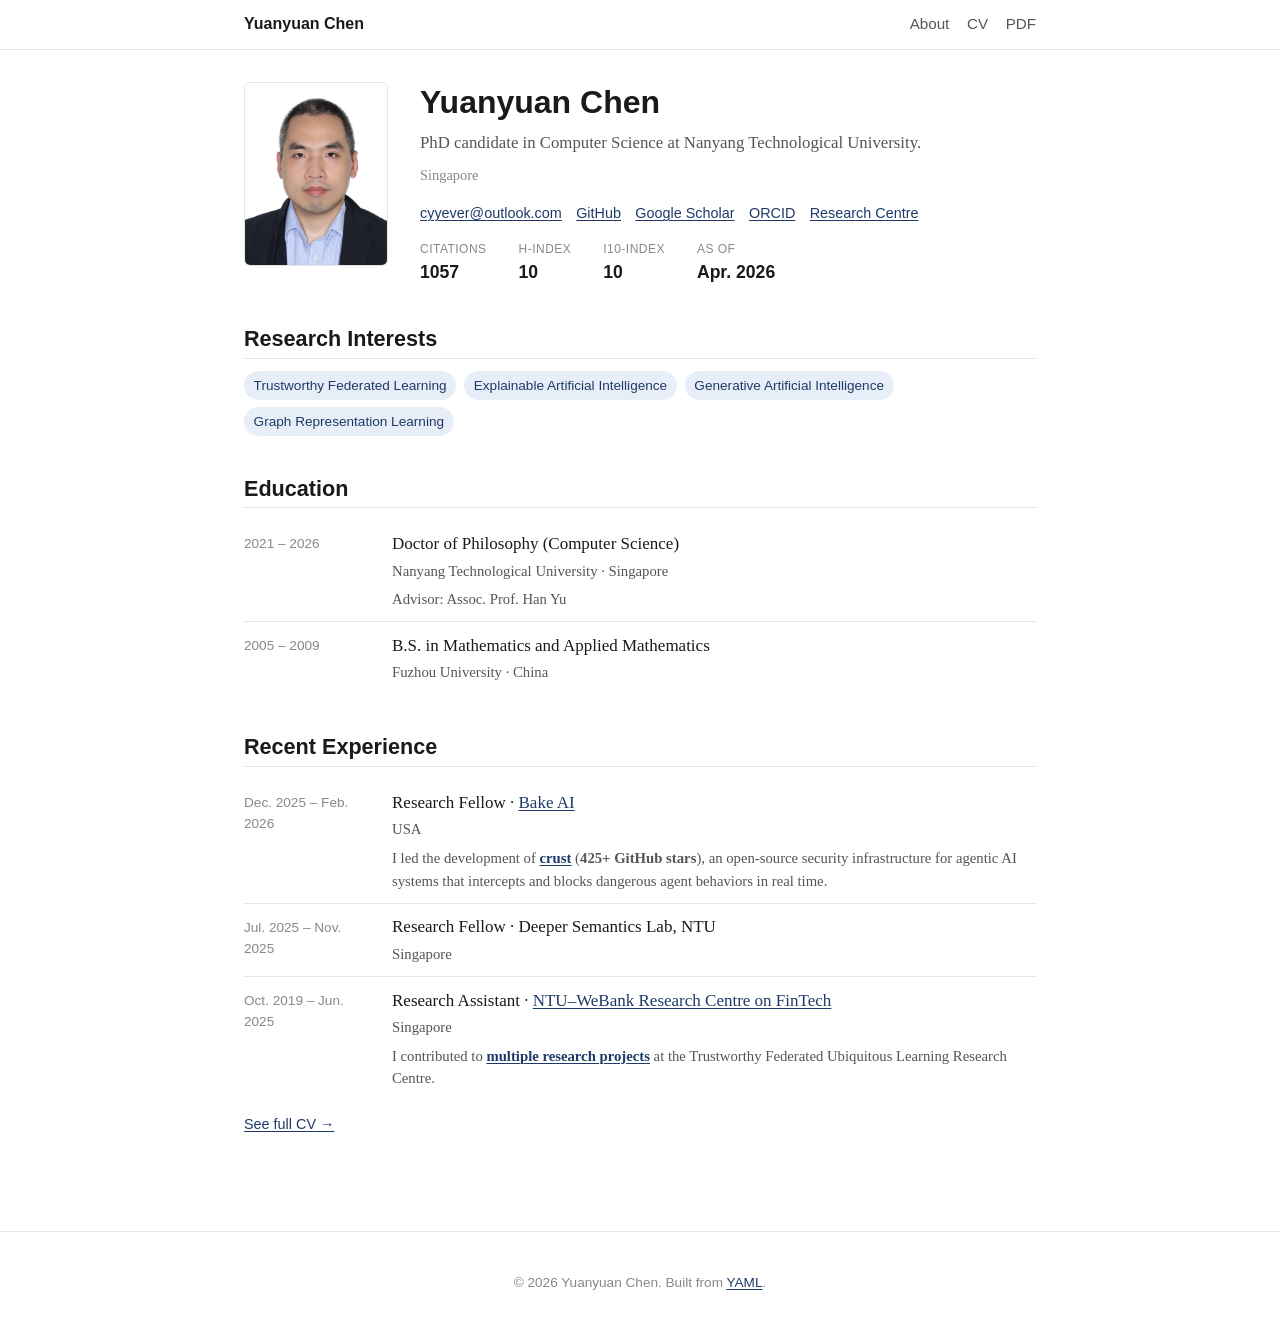
==== docs/index.html @ 8fe916d4 "site: update from resume_latex 2026-05-18" ====
<!doctype html>
<html lang="en">
<head>
<meta charset="utf-8">
<meta name="viewport" content="width=device-width, initial-scale=1">
<title>Yuanyuan Chen</title>
<link rel="icon" type="image/svg+xml" href="assets/favicon.svg">
<link rel="icon" type="image/png" sizes="32x32" href="assets/favicon-32.png">
<link rel="apple-touch-icon" sizes="180x180" href="assets/apple-touch-icon.png">
<meta name="theme-color" content="#1f3a68">
<link rel="stylesheet" href="assets/style.css">
</head>
<body>

<header class="site-header">
  <div class="site-header__inner">
    <a class="site-header__brand" href="./index.html">Yuanyuan Chen</a>
    <nav class="site-nav">
      <a href="./index.html">About</a>
      <a href="./cv.html">CV</a>
      <a href="./resume.pdf">PDF</a>
    </nav>
  </div>
</header>

<main class="site-main">
<section class="hero">
  <div class="hero__portrait">
    <img src="image/IMG_9954_400x514px.jpg" alt="Portrait of Yuanyuan Chen">
  </div>
  <div class="hero__intro">
    <h1>Yuanyuan Chen</h1>
    <p class="hero__tagline">PhD candidate in Computer Science at Nanyang Technological University.</p>
    <p class="hero__address">Singapore</p>

    <ul class="hero__links">
      <li><a href="mailto:cyyever@outlook.com">cyyever@outlook.com</a></li>
      <li><a href="https://github.com/cyyever">GitHub</a></li>
      <li><a href="https://scholar.google.com/citations?user=jlWhJAsAAAAJ">Google Scholar</a></li>
      <li><a href="https://orcid.org/0000-0002-5585-9897">ORCID</a></li>
      <li><a href="https://trustful.federated-learning.org" rel="external">Research Centre</a></li>
    </ul>

    <dl class="hero__metrics">
      <div><dt>Citations</dt><dd>1057</dd></div>
      <div><dt>h-index</dt><dd>10</dd></div>
      <div><dt>i10-index</dt><dd>10</dd></div>
      <div><dt>As of</dt><dd>Apr. 2026</dd></div>
    </dl>
  </div>
</section>

<section class="panel">
  <h2>Research Interests</h2>
  <ul class="tag-list">
    <li>Trustworthy Federated Learning</li>
    <li>Explainable Artificial Intelligence</li>
    <li>Generative Artificial Intelligence</li>
    <li>Graph Representation Learning</li>
  </ul>
</section>

<section class="panel">
  <h2>Education</h2>
  <ul class="entry-list">
    <li class="entry">
      <div class="entry__date">2021 – 2026</div>
      <div class="entry__body">
        <div class="entry__title">Doctor of Philosophy (Computer Science)</div>
        <div class="entry__meta">Nanyang Technological University &middot; Singapore</div>
<div class="entry__note">Advisor: Assoc. Prof. Han Yu</div>      </div>
    </li>
    <li class="entry">
      <div class="entry__date">2005 – 2009</div>
      <div class="entry__body">
        <div class="entry__title">B.S. in Mathematics and Applied Mathematics</div>
        <div class="entry__meta">Fuzhou University &middot; China</div>
      </div>
    </li>
  </ul>
</section>

<section class="panel">
  <h2>Recent Experience</h2>
  <ul class="entry-list">
    <li class="entry">
      <div class="entry__date">Dec. 2025 – Feb. 2026</div>
      <div class="entry__body">
        <div class="entry__title">
          Research Fellow &middot;
<a href="https://bakeai.inc">Bake AI</a>        </div>
<div class="entry__meta">USA</div><p class="entry__desc">I led the development of <a href="https://github.com/BakeLens/crust"><strong>crust</strong></a> (<strong>425+ GitHub stars</strong>), an open-source security infrastructure for agentic AI systems that intercepts and blocks dangerous agent behaviors in real time.</p>      </div>
    </li>
    <li class="entry">
      <div class="entry__date">Jul. 2025 – Nov. 2025</div>
      <div class="entry__body">
        <div class="entry__title">
          Research Fellow &middot;
Deeper Semantics Lab, NTU        </div>
<div class="entry__meta">Singapore</div>      </div>
    </li>
    <li class="entry">
      <div class="entry__date">Oct. 2019 – Jun. 2025</div>
      <div class="entry__body">
        <div class="entry__title">
          Research Assistant &middot;
<a href="https://www.ntu.edu.sg/ntu-webank-jrc">NTU–WeBank Research Centre on FinTech</a>        </div>
<div class="entry__meta">Singapore</div><p class="entry__desc">I contributed to <a href="https://trustful.federated-learning.org/projects.html"><strong>multiple research projects</strong></a> at the Trustworthy Federated Ubiquitous Learning Research Centre.</p>      </div>
    </li>
  </ul>
  <p class="panel__more"><a href="./cv.html#experience">See full CV &rarr;</a></p>
</section>
</main>

<footer class="site-footer">
  <p>&copy; 2026 Yuanyuan Chen. Built from <a href="https://github.com/cyyever">YAML</a>.</p>
</footer>
</body>
</html>
---- docs/assets/style.css ----
:root {
  --ink: #1a1a1a;
  --ink-soft: #555;
  --ink-faint: #888;
  --accent: #1f3a68;
  --accent-soft: #e8eef7;
  --rule: #e5e5e5;
  --bg: #ffffff;
  --bg-alt: #fafafa;
  --max: 52rem;
  --serif: "Latin Modern Roman", "Cambria", "Georgia", serif;
  --sans: "Inter", -apple-system, "Segoe UI", "Helvetica Neue", Arial, sans-serif;
}

* { box-sizing: border-box; }

html { -webkit-text-size-adjust: 100%; }

body {
  margin: 0;
  color: var(--ink);
  background: var(--bg);
  font-family: var(--serif);
  font-size: 17px;
  line-height: 1.55;
}

a {
  color: var(--accent);
  text-decoration: underline;
  text-underline-offset: 2px;
  text-decoration-thickness: 0.5px;
}
a:hover { text-decoration-thickness: 1.5px; }

h1, h2, h3, h4 { font-family: var(--sans); font-weight: 600; line-height: 1.25; }
h1 { font-size: 2rem; margin: 0 0 .5rem; }
h2 { font-size: 1.35rem; margin: 2.5rem 0 .75rem; padding-bottom: .3rem; border-bottom: 1px solid var(--rule); }
h3 { font-size: 1.05rem; margin: 1.75rem 0 .6rem; color: var(--ink-soft); }
p  { margin: .5rem 0; }

/* layout */
.site-header {
  border-bottom: 1px solid var(--rule);
  background: var(--bg);
  position: sticky; top: 0; z-index: 10;
}
.site-header__inner {
  max-width: var(--max);
  margin: 0 auto;
  padding: .75rem 1.25rem;
  display: flex; justify-content: space-between; align-items: baseline;
  gap: 1rem;
  flex-wrap: wrap;
}
.site-header__brand {
  font-family: var(--sans);
  font-weight: 600;
  text-decoration: none;
  color: var(--ink);
  font-size: 1rem;
}
.site-nav {
  display: flex; gap: 1.1rem;
  font-family: var(--sans);
  font-size: .95rem;
}
.site-nav a { color: var(--ink-soft); text-decoration: none; }
.site-nav a:hover { color: var(--accent); }

.site-main {
  max-width: var(--max);
  margin: 0 auto;
  padding: 2rem 1.25rem 4rem;
}

.site-footer {
  border-top: 1px solid var(--rule);
  color: var(--ink-faint);
  font-family: var(--sans);
  font-size: .85rem;
  text-align: center;
  padding: 2rem 1rem;
}

/* hero */
.hero {
  display: flex;
  gap: 2rem;
  align-items: flex-start;
  margin-bottom: 2rem;
}
.hero__portrait img {
  width: 144px; height: auto;
  border-radius: 6px;
  border: 1px solid var(--rule);
}
.hero__intro { flex: 1; min-width: 0; }
.hero__tagline {
  font-size: 1.05rem;
  color: var(--ink-soft);
  margin-top: 0;
}
.hero__address {
  color: var(--ink-faint);
  font-size: .9rem;
  margin: 0 0 1rem;
}
.hero__links {
  list-style: none; padding: 0; margin: 0 0 1rem;
  display: flex; flex-wrap: wrap; gap: .35rem .9rem;
  font-family: var(--sans); font-size: .9rem;
}
.hero__links li { display: inline; }
.hero__metrics {
  display: flex; flex-wrap: wrap; gap: 1rem 2rem;
  margin: 0;
  font-family: var(--sans); font-size: .85rem;
}
.hero__metrics div { margin: 0; }
.hero__metrics dt { color: var(--ink-faint); font-size: .75rem; text-transform: uppercase; letter-spacing: .04em; }
.hero__metrics dd { margin: 0; font-weight: 600; font-size: 1.1rem; color: var(--ink); }

@media (max-width: 640px) {
  .hero { flex-direction: column; gap: 1rem; }
  .hero__portrait img { width: 112px; }
}

/* panels & entries */
.panel { margin: 2rem 0; }
.panel__more { margin-top: .75rem; font-family: var(--sans); font-size: .9rem; }

.tag-list {
  list-style: none; padding: 0; margin: 0;
  display: flex; flex-wrap: wrap; gap: .4rem .5rem;
}
.tag-list li {
  background: var(--accent-soft);
  color: var(--accent);
  font-family: var(--sans);
  font-size: .85rem;
  padding: .25rem .6rem;
  border-radius: 999px;
}

.entry-list { list-style: none; padding: 0; margin: 0; }
.entry {
  display: grid;
  grid-template-columns: 8rem 1fr;
  gap: .75rem 1.25rem;
  padding: .65rem 0;
  border-bottom: 1px solid var(--rule);
}
.entry:last-child { border-bottom: none; }
.entry__date {
  color: var(--ink-faint);
  font-family: var(--sans);
  font-size: .85rem;
  padding-top: .15rem;
}
.entry__title { font-weight: 500; }
.entry__meta {
  color: var(--ink-soft);
  font-size: .92rem;
  margin-top: .15rem;
}
.entry__note,
.entry__desc {
  color: var(--ink-soft);
  font-size: .92rem;
  margin: .35rem 0 0;
}
.entry-list--compact .entry { grid-template-columns: 8rem 1fr; padding: .35rem 0; }

@media (max-width: 640px) {
  .entry { grid-template-columns: 1fr; gap: .15rem; }
  .entry__date { order: 2; padding-top: 0; }
  .entry__body { order: 1; }
}

/* cv */
.cv__header { margin-bottom: 2rem; }
.cv__meta { color: var(--ink-soft); font-size: .92rem; margin: .25rem 0; }

/* publications */
.pub-list {
  list-style: decimal;
  padding-left: 1.5rem;
  margin: 0;
}
.pub {
  margin: .8rem 0;
  padding-left: .25rem;
}
.pub__cite { line-height: 1.5; }
.pub__cite strong { color: var(--accent); }
.pub__links {
  margin-top: .25rem;
  font-family: var(--sans);
  font-size: .88rem;
  color: var(--ink-faint);
  display: flex; gap: .75rem; align-items: baseline; flex-wrap: wrap;
}
.pub__venue { font-style: italic; }
.pub__link { font-weight: 500; text-decoration: none; color: var(--accent); }
.pub__link:hover { text-decoration: underline; }

/* print */
@media print {
  .site-header, .site-footer, .panel__more { display: none; }
  a { color: inherit; text-decoration: none; }
  body { font-size: 11pt; }
  .entry { break-inside: avoid; }
}
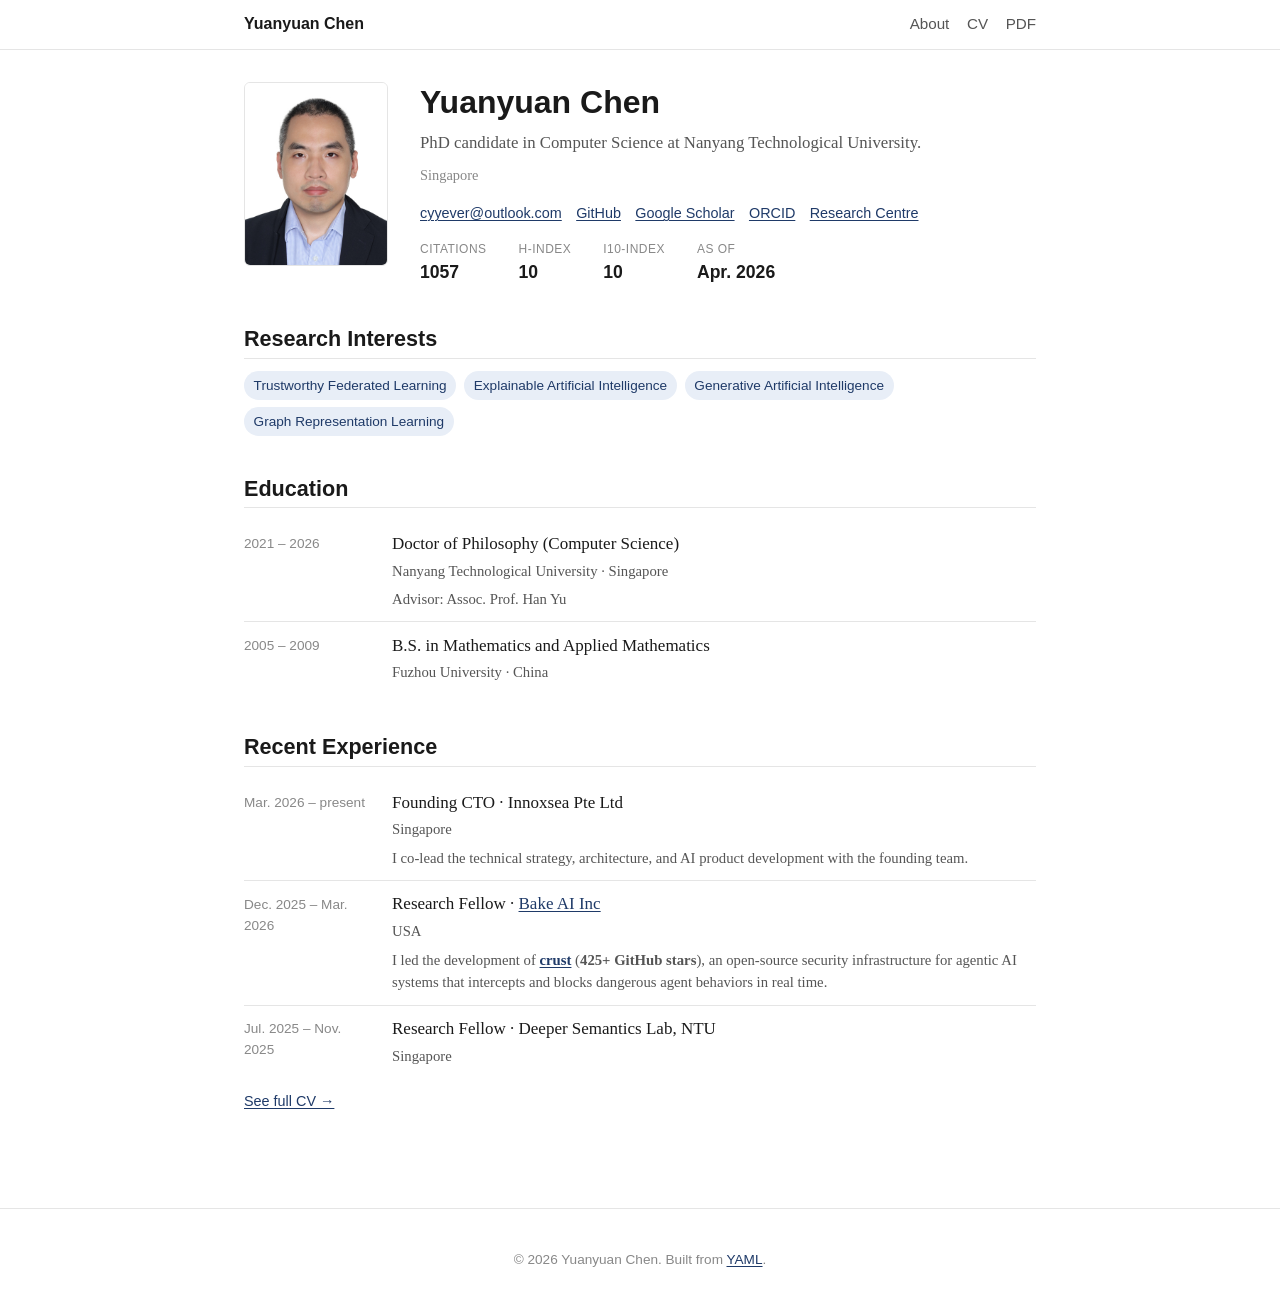
==== commit ead34d05: "site: update from resume_latex 2026-05-20" ====
--- a/docs/index.html
+++ b/docs/index.html
@@ -84,11 +84,19 @@
   <h2>Recent Experience</h2>
   <ul class="entry-list">
     <li class="entry">
-      <div class="entry__date">Dec. 2025 – Feb. 2026</div>
+      <div class="entry__date">Mar. 2026 – present</div>
+      <div class="entry__body">
+        <div class="entry__title">
+          Founding CTO &middot;
+Innoxsea Pte Ltd        </div>
+<div class="entry__meta">Singapore</div><p class="entry__desc">I co-lead the technical strategy, architecture, and AI product development with the founding team.</p>      </div>
+    </li>
+    <li class="entry">
+      <div class="entry__date">Dec. 2025 – Mar. 2026</div>
       <div class="entry__body">
         <div class="entry__title">
           Research Fellow &middot;
-<a href="https://bakeai.inc">Bake AI</a>        </div>
+<a href="https://bakeai.inc">Bake AI Inc</a>        </div>
 <div class="entry__meta">USA</div><p class="entry__desc">I led the development of <a href="https://github.com/BakeLens/crust"><strong>crust</strong></a> (<strong>425+ GitHub stars</strong>), an open-source security infrastructure for agentic AI systems that intercepts and blocks dangerous agent behaviors in real time.</p>      </div>
     </li>
     <li class="entry">
@@ -98,14 +106,6 @@
           Research Fellow &middot;
 Deeper Semantics Lab, NTU        </div>
 <div class="entry__meta">Singapore</div>      </div>
-    </li>
-    <li class="entry">
-      <div class="entry__date">Oct. 2019 – Jun. 2025</div>
-      <div class="entry__body">
-        <div class="entry__title">
-          Research Assistant &middot;
-<a href="https://www.ntu.edu.sg/ntu-webank-jrc">NTU–WeBank Research Centre on FinTech</a>        </div>
-<div class="entry__meta">Singapore</div><p class="entry__desc">I contributed to <a href="https://trustful.federated-learning.org/projects.html"><strong>multiple research projects</strong></a> at the Trustworthy Federated Ubiquitous Learning Research Centre.</p>      </div>
     </li>
   </ul>
   <p class="panel__more"><a href="./cv.html#experience">See full CV &rarr;</a></p>
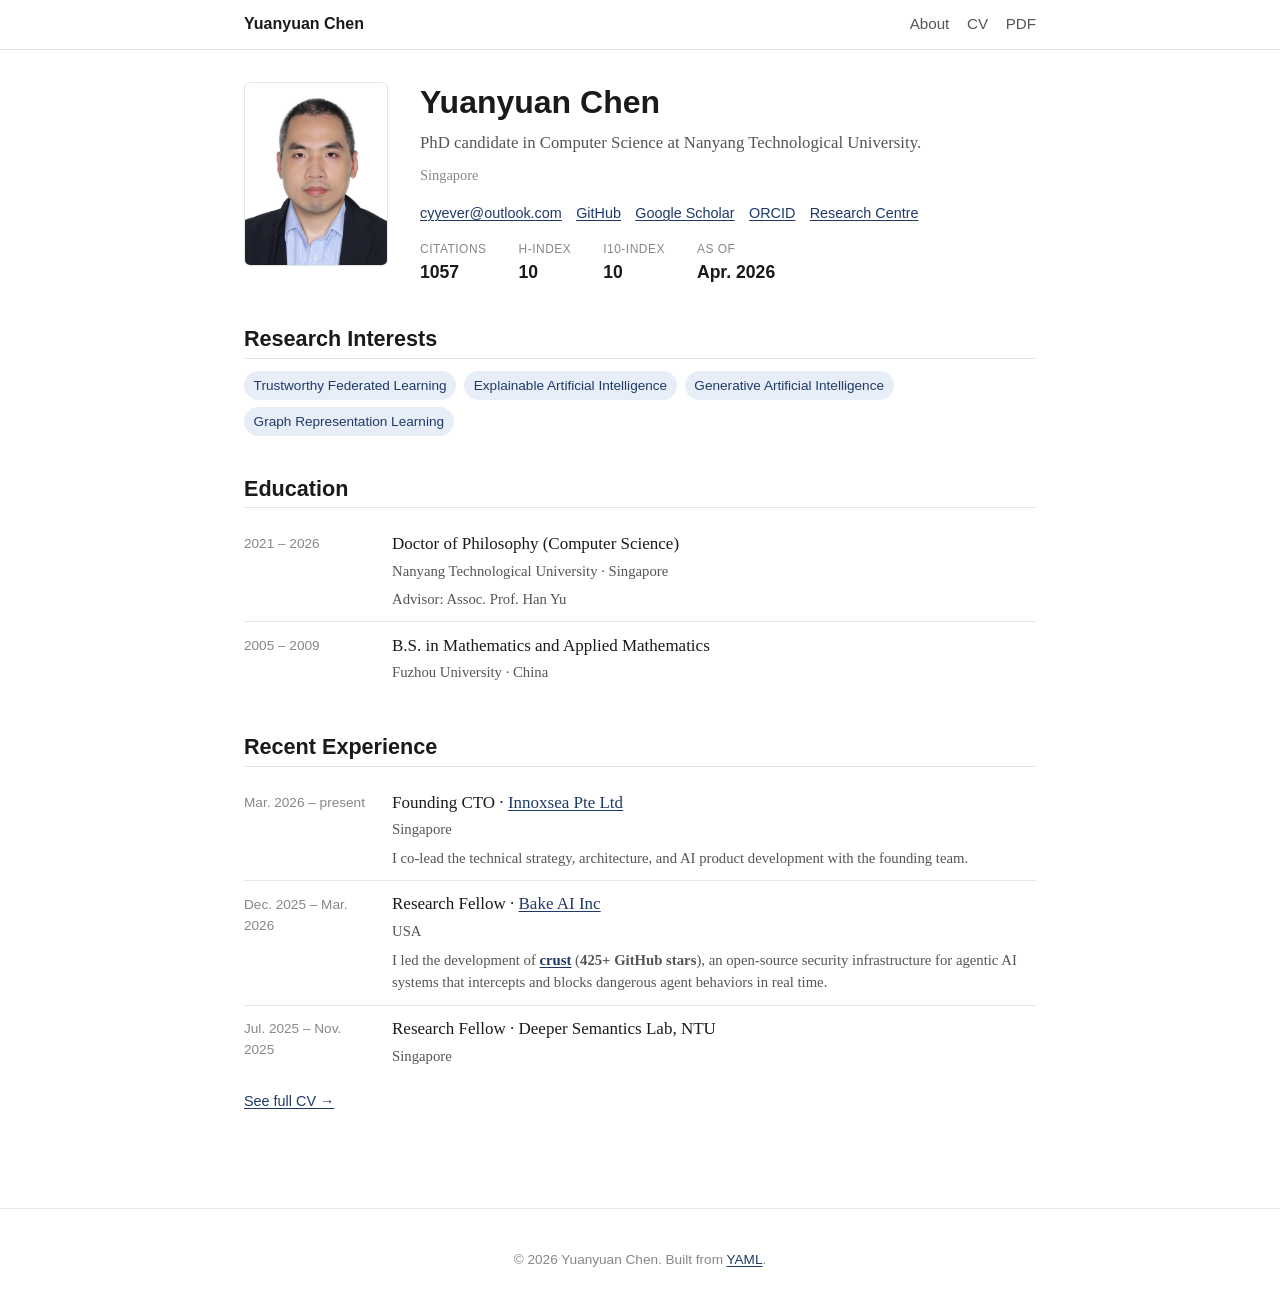
==== commit 6dd42003: "site: update from resume_latex 2026-05-20" ====
--- a/docs/index.html
+++ b/docs/index.html
@@ -88,7 +88,7 @@
       <div class="entry__body">
         <div class="entry__title">
           Founding CTO &middot;
-Innoxsea Pte Ltd        </div>
+<a href="https://www.innoxsea.com">Innoxsea Pte Ltd</a>        </div>
 <div class="entry__meta">Singapore</div><p class="entry__desc">I co-lead the technical strategy, architecture, and AI product development with the founding team.</p>      </div>
     </li>
     <li class="entry">
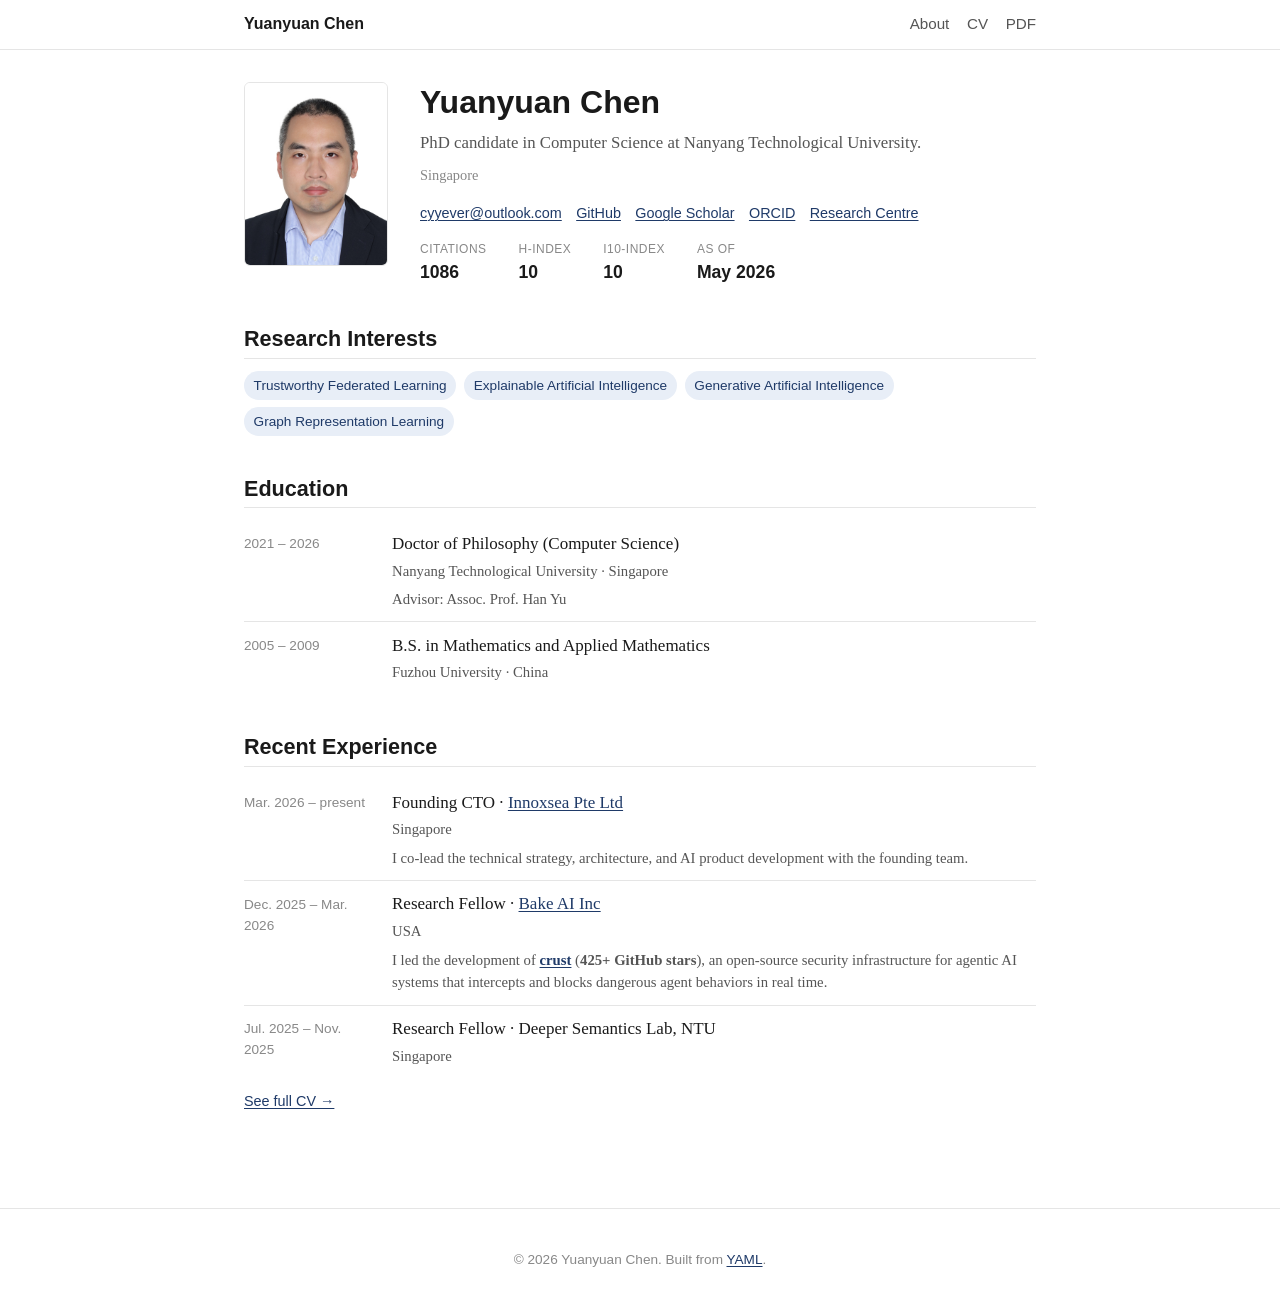
==== commit dc3b8398: "site: update from resume_latex 2026-05-20" ====
--- a/docs/index.html
+++ b/docs/index.html
@@ -42,10 +42,10 @@
     </ul>
 
     <dl class="hero__metrics">
-      <div><dt>Citations</dt><dd>1057</dd></div>
+      <div><dt>Citations</dt><dd>1086</dd></div>
       <div><dt>h-index</dt><dd>10</dd></div>
       <div><dt>i10-index</dt><dd>10</dd></div>
-      <div><dt>As of</dt><dd>Apr. 2026</dd></div>
+      <div><dt>As of</dt><dd>May 2026</dd></div>
     </dl>
   </div>
 </section>
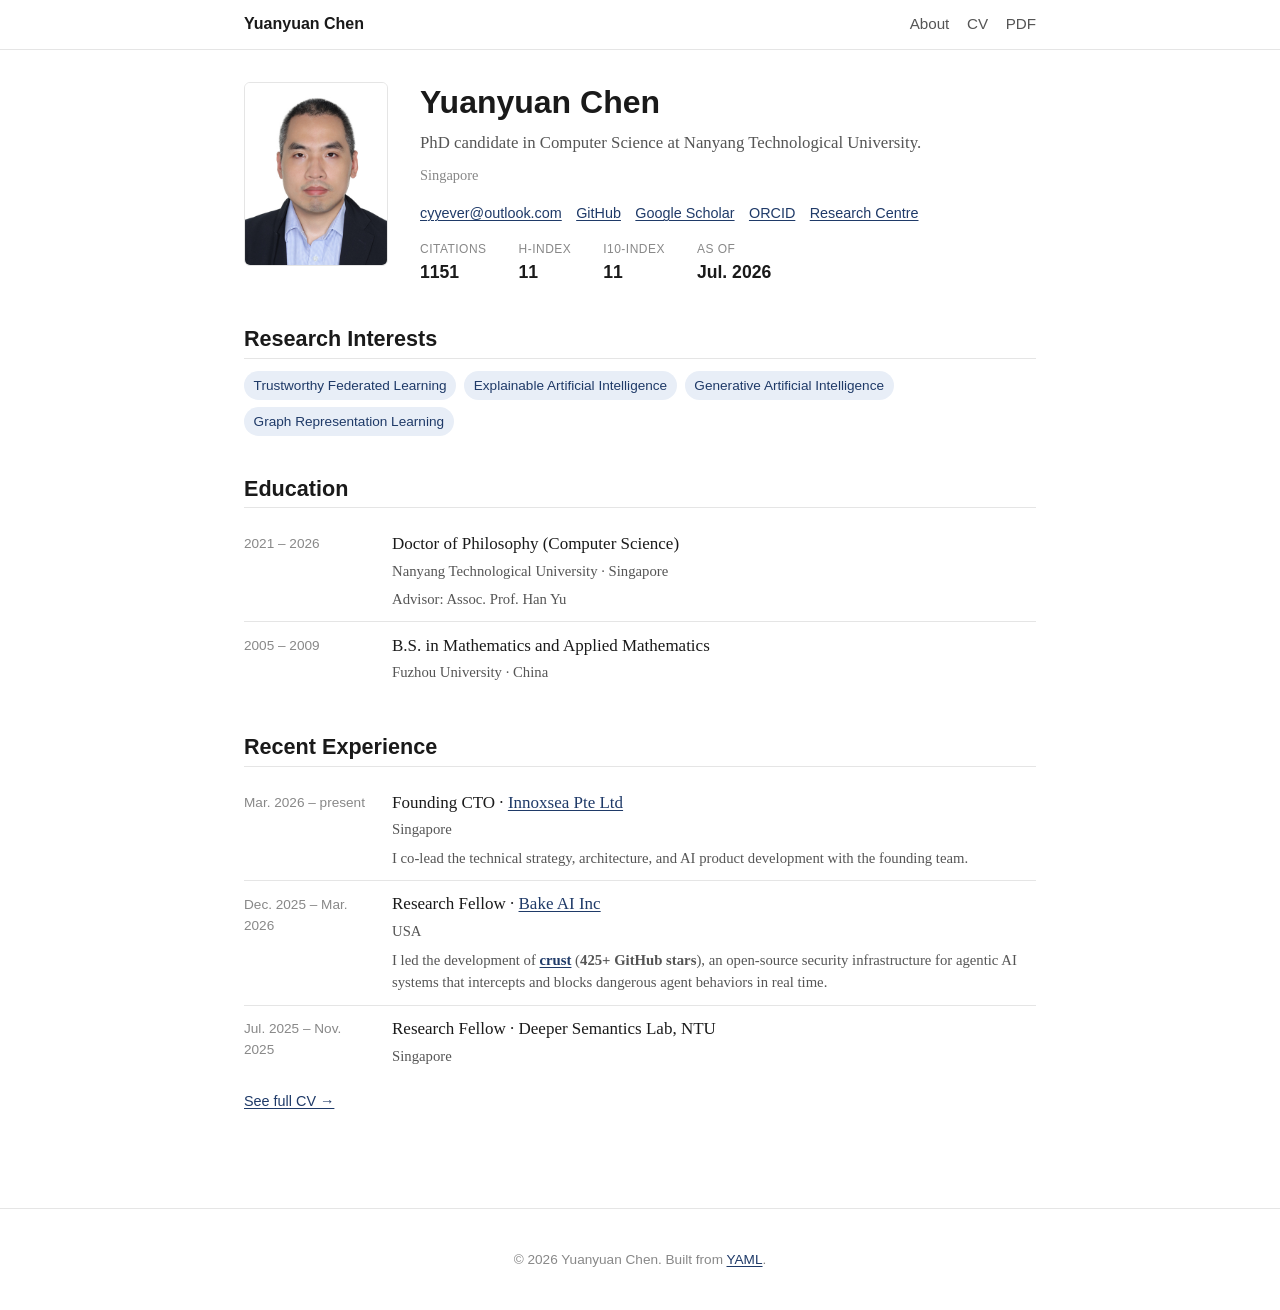
==== commit 2e09ac28: "site: add COLM 2026 publication; link OpenReview; unify publication line links" ====
--- a/docs/index.html
+++ b/docs/index.html
@@ -42,10 +42,10 @@
     </ul>
 
     <dl class="hero__metrics">
-      <div><dt>Citations</dt><dd>1086</dd></div>
-      <div><dt>h-index</dt><dd>10</dd></div>
-      <div><dt>i10-index</dt><dd>10</dd></div>
-      <div><dt>As of</dt><dd>May 2026</dd></div>
+      <div><dt>Citations</dt><dd>1151</dd></div>
+      <div><dt>h-index</dt><dd>11</dd></div>
+      <div><dt>i10-index</dt><dd>11</dd></div>
+      <div><dt>As of</dt><dd>Jul. 2026</dd></div>
     </dl>
   </div>
 </section>
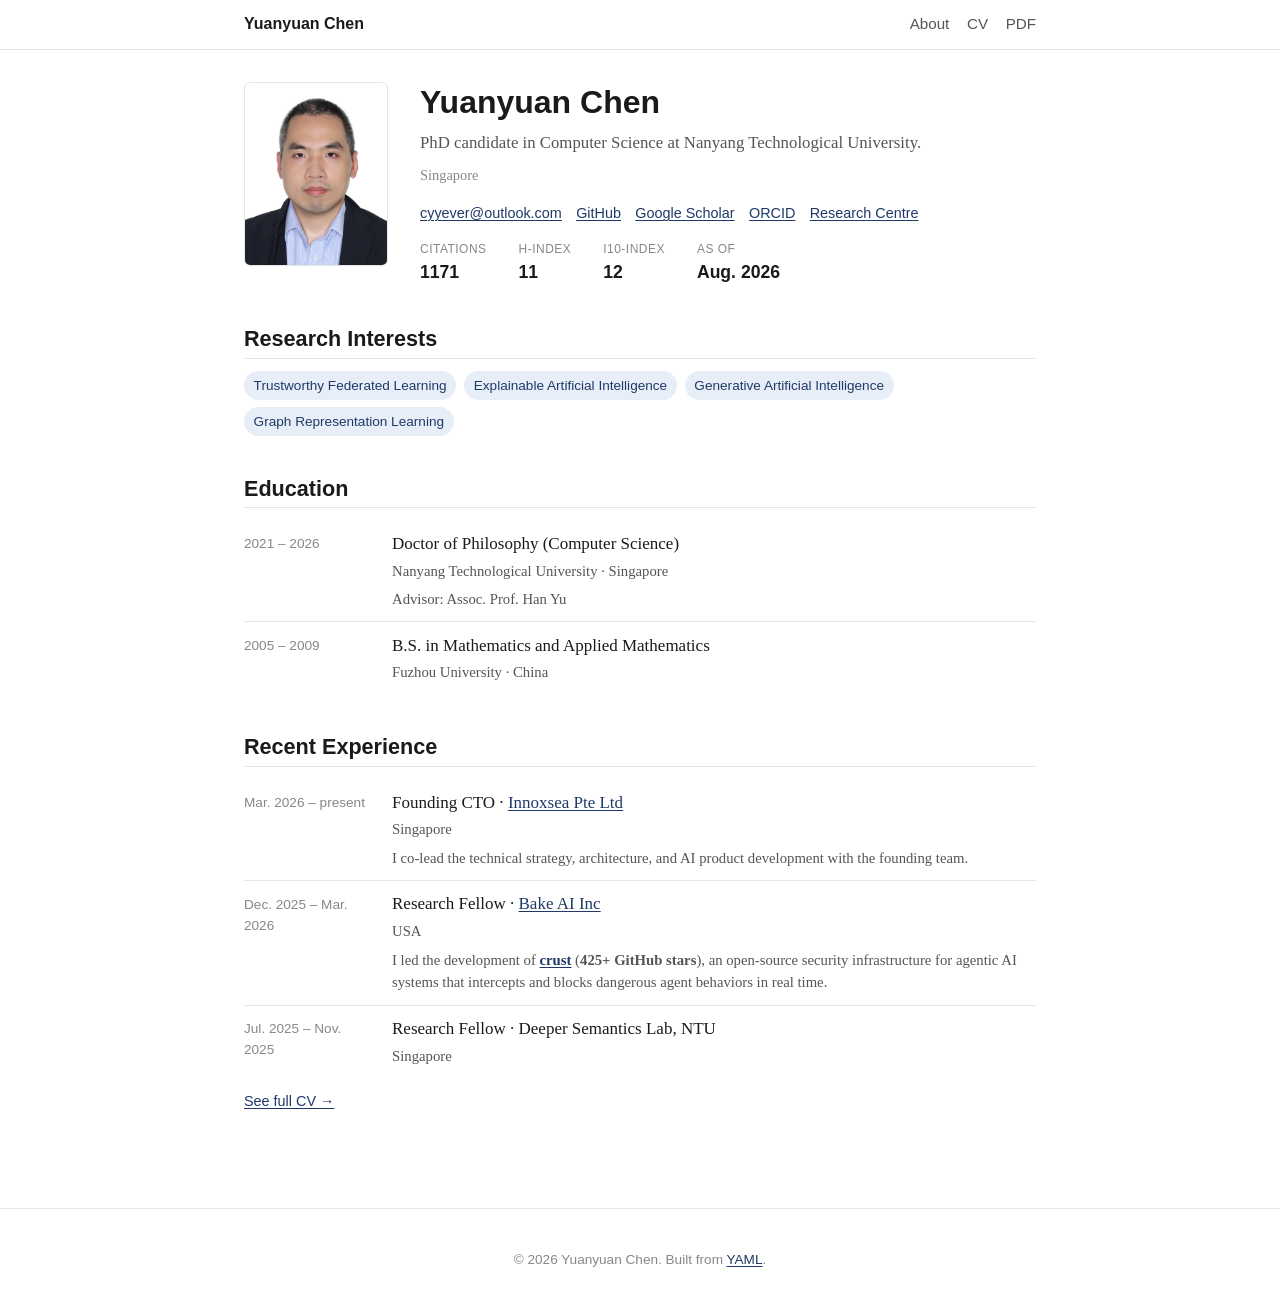
==== commit b459f4e1: "site: update from resume_latex 2026-08-03" ====
--- a/docs/index.html
+++ b/docs/index.html
@@ -42,10 +42,10 @@
     </ul>
 
     <dl class="hero__metrics">
-      <div><dt>Citations</dt><dd>1151</dd></div>
+      <div><dt>Citations</dt><dd>1171</dd></div>
       <div><dt>h-index</dt><dd>11</dd></div>
-      <div><dt>i10-index</dt><dd>11</dd></div>
-      <div><dt>As of</dt><dd>Jul. 2026</dd></div>
+      <div><dt>i10-index</dt><dd>12</dd></div>
+      <div><dt>As of</dt><dd>Aug. 2026</dd></div>
     </dl>
   </div>
 </section>
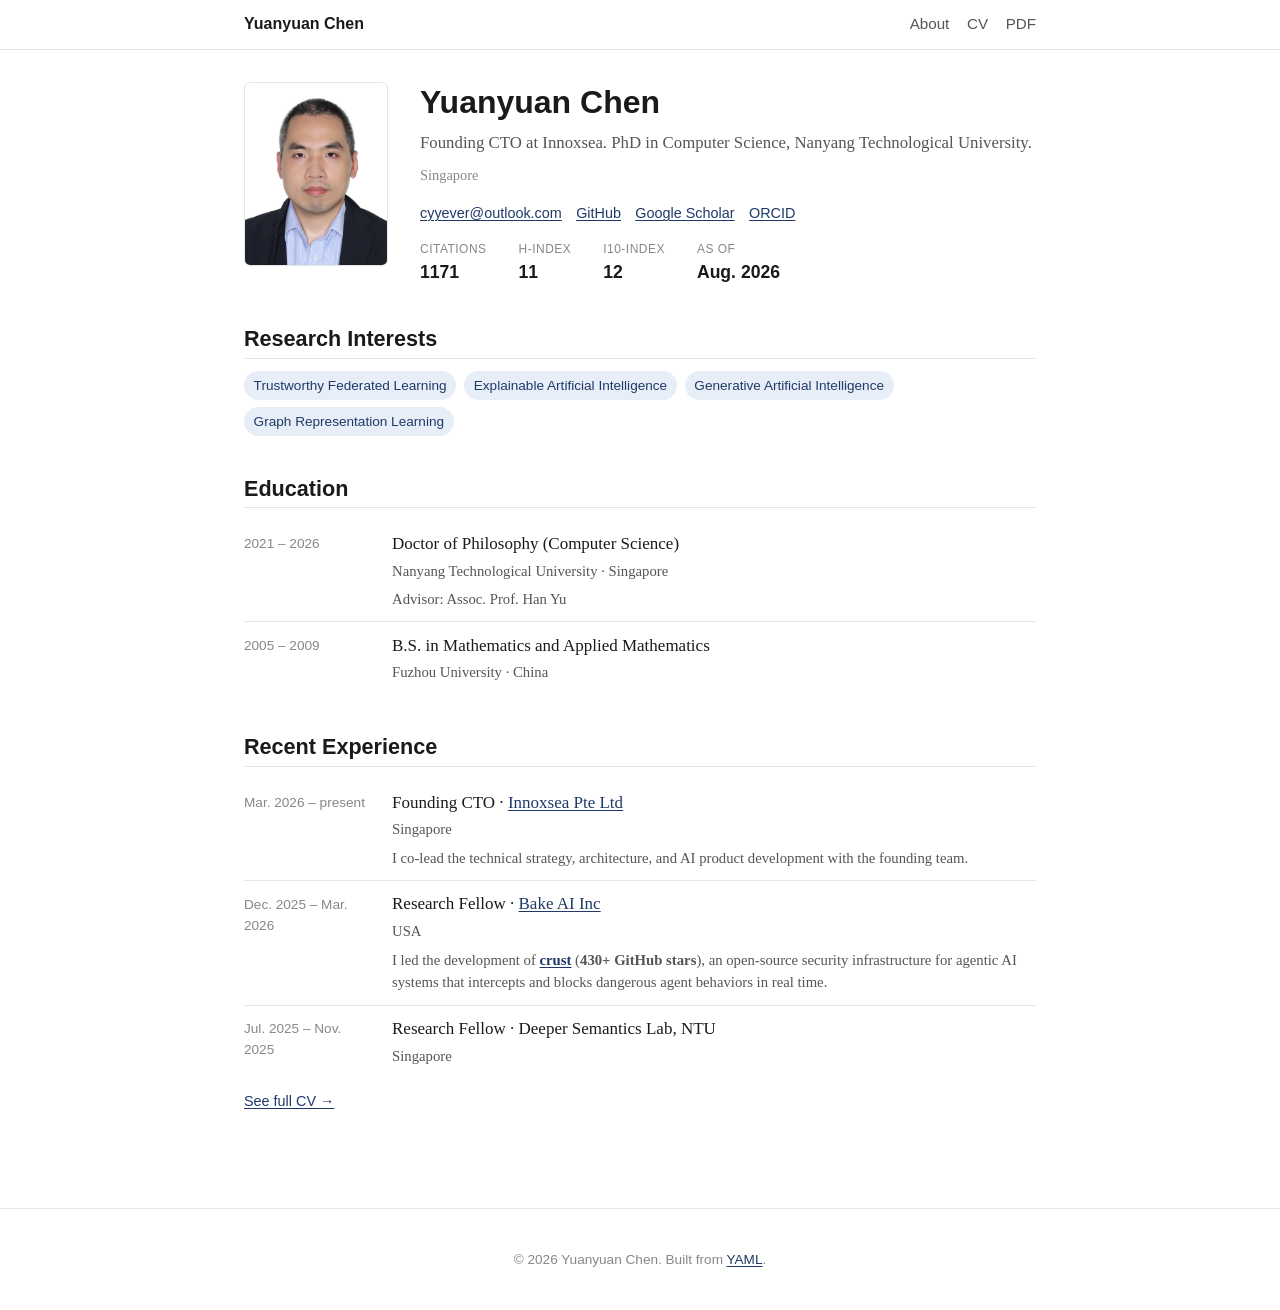
==== commit 797e5ea9: "site: update from resume_latex 2026-08-04" ====
--- a/docs/index.html
+++ b/docs/index.html
@@ -30,7 +30,7 @@
   </div>
   <div class="hero__intro">
     <h1>Yuanyuan Chen</h1>
-    <p class="hero__tagline">PhD candidate in Computer Science at Nanyang Technological University.</p>
+    <p class="hero__tagline">Founding CTO at Innoxsea. PhD in Computer Science, Nanyang Technological University.</p>
     <p class="hero__address">Singapore</p>
 
     <ul class="hero__links">
@@ -38,7 +38,6 @@
       <li><a href="https://github.com/cyyever">GitHub</a></li>
       <li><a href="https://scholar.google.com/citations?user=jlWhJAsAAAAJ">Google Scholar</a></li>
       <li><a href="https://orcid.org/0000-0002-5585-9897">ORCID</a></li>
-      <li><a href="https://trustful.federated-learning.org" rel="external">Research Centre</a></li>
     </ul>
 
     <dl class="hero__metrics">
@@ -97,7 +96,7 @@
         <div class="entry__title">
           Research Fellow &middot;
 <a href="https://bakeai.inc">Bake AI Inc</a>        </div>
-<div class="entry__meta">USA</div><p class="entry__desc">I led the development of <a href="https://github.com/BakeLens/crust"><strong>crust</strong></a> (<strong>425+ GitHub stars</strong>), an open-source security infrastructure for agentic AI systems that intercepts and blocks dangerous agent behaviors in real time.</p>      </div>
+<div class="entry__meta">USA</div><p class="entry__desc">I led the development of <a href="https://github.com/BakeLens/crust"><strong>crust</strong></a> (<strong>430+ GitHub stars</strong>), an open-source security infrastructure for agentic AI systems that intercepts and blocks dangerous agent behaviors in real time.</p>      </div>
     </li>
     <li class="entry">
       <div class="entry__date">Jul. 2025 – Nov. 2025</div>
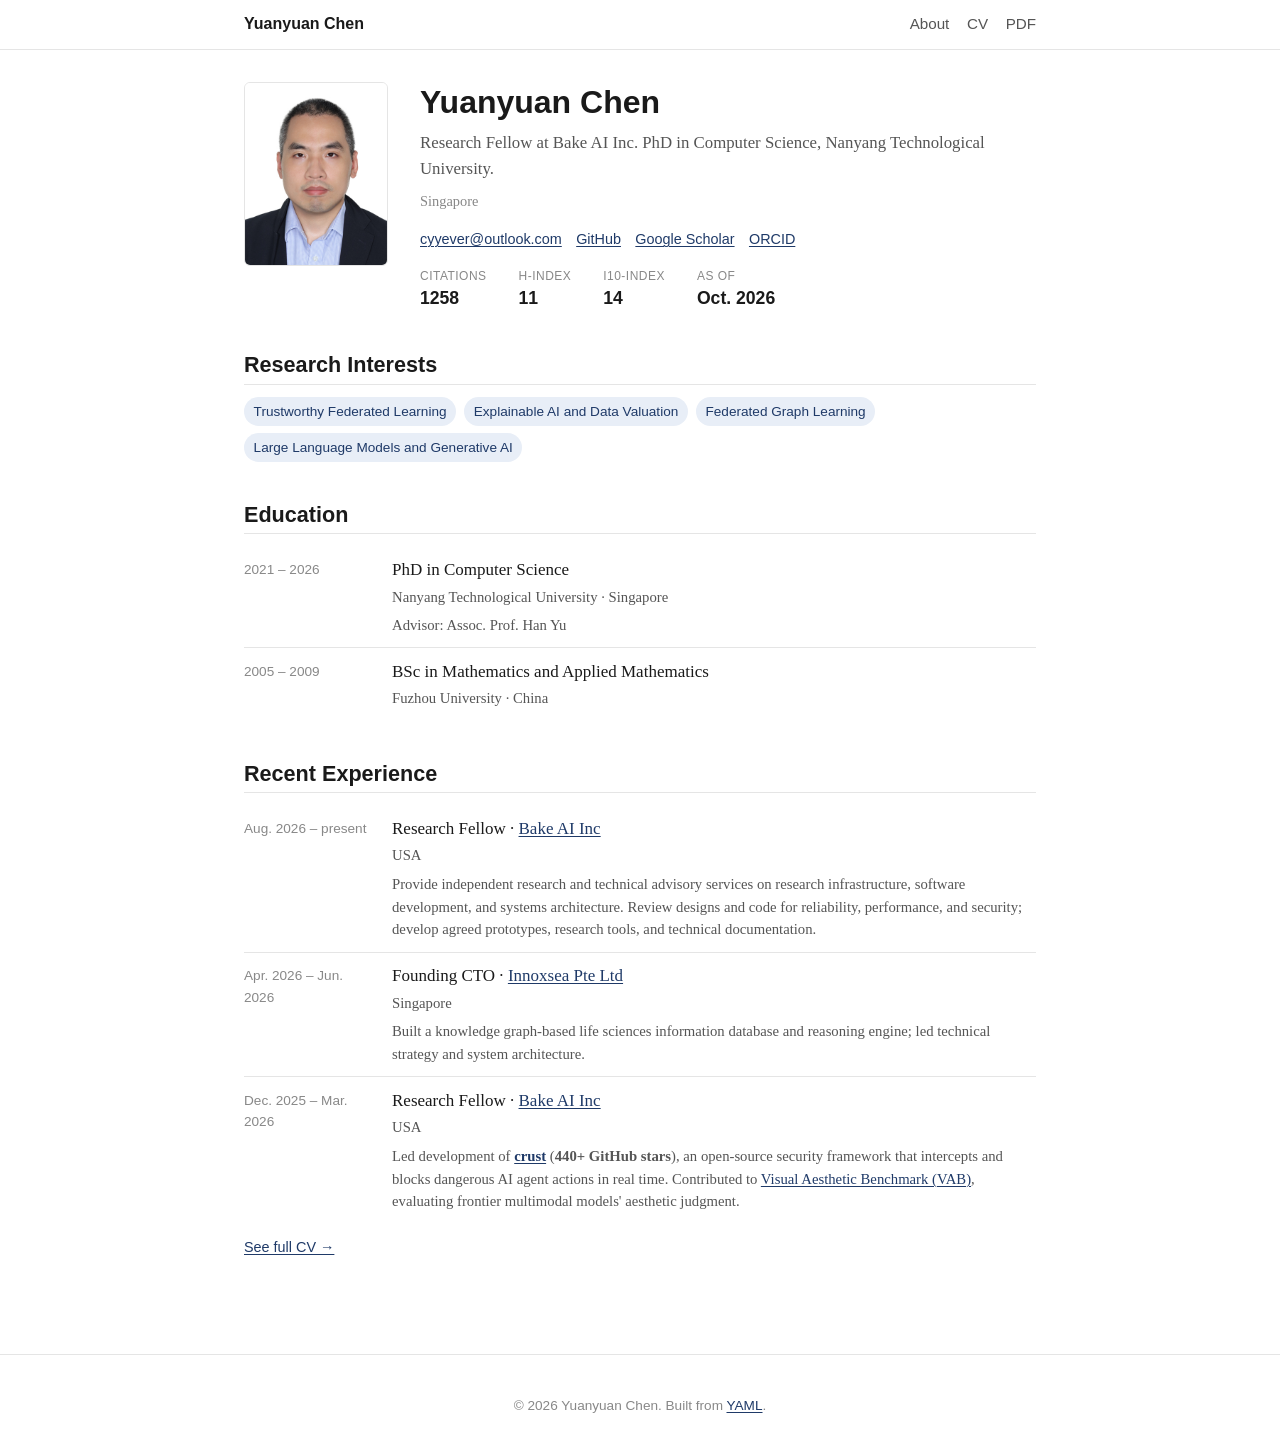
==== commit 14ebf044: "site: publish latest resume" ====
--- a/docs/index.html
+++ b/docs/index.html
@@ -30,7 +30,7 @@
   </div>
   <div class="hero__intro">
     <h1>Yuanyuan Chen</h1>
-    <p class="hero__tagline">Founding CTO at Innoxsea. PhD in Computer Science, Nanyang Technological University.</p>
+    <p class="hero__tagline">Research Fellow at Bake AI Inc. PhD in Computer Science, Nanyang Technological University.</p>
     <p class="hero__address">Singapore</p>
 
     <ul class="hero__links">
@@ -41,10 +41,10 @@
     </ul>
 
     <dl class="hero__metrics">
-      <div><dt>Citations</dt><dd>1171</dd></div>
+      <div><dt>Citations</dt><dd>1258</dd></div>
       <div><dt>h-index</dt><dd>11</dd></div>
-      <div><dt>i10-index</dt><dd>12</dd></div>
-      <div><dt>As of</dt><dd>Aug. 2026</dd></div>
+      <div><dt>i10-index</dt><dd>14</dd></div>
+      <div><dt>As of</dt><dd>Oct. 2026</dd></div>
     </dl>
   </div>
 </section>
@@ -53,9 +53,9 @@
   <h2>Research Interests</h2>
   <ul class="tag-list">
     <li>Trustworthy Federated Learning</li>
-    <li>Explainable Artificial Intelligence</li>
-    <li>Generative Artificial Intelligence</li>
-    <li>Graph Representation Learning</li>
+    <li>Explainable AI and Data Valuation</li>
+    <li>Federated Graph Learning</li>
+    <li>Large Language Models and Generative AI</li>
   </ul>
 </section>
 
@@ -65,14 +65,14 @@
     <li class="entry">
       <div class="entry__date">2021 – 2026</div>
       <div class="entry__body">
-        <div class="entry__title">Doctor of Philosophy (Computer Science)</div>
+        <div class="entry__title">PhD in Computer Science</div>
         <div class="entry__meta">Nanyang Technological University &middot; Singapore</div>
 <div class="entry__note">Advisor: Assoc. Prof. Han Yu</div>      </div>
     </li>
     <li class="entry">
       <div class="entry__date">2005 – 2009</div>
       <div class="entry__body">
-        <div class="entry__title">B.S. in Mathematics and Applied Mathematics</div>
+        <div class="entry__title">BSc in Mathematics and Applied Mathematics</div>
         <div class="entry__meta">Fuzhou University &middot; China</div>
       </div>
     </li>
@@ -83,12 +83,20 @@
   <h2>Recent Experience</h2>
   <ul class="entry-list">
     <li class="entry">
-      <div class="entry__date">Mar. 2026 – present</div>
+      <div class="entry__date">Aug. 2026 – present</div>
+      <div class="entry__body">
+        <div class="entry__title">
+          Research Fellow &middot;
+<a href="https://bakeai.inc">Bake AI Inc</a>        </div>
+<div class="entry__meta">USA</div><p class="entry__desc">Provide independent research and technical advisory services on research infrastructure, software development, and systems architecture. Review designs and code for reliability, performance, and security; develop agreed prototypes, research tools, and technical documentation.</p>      </div>
+    </li>
+    <li class="entry">
+      <div class="entry__date">Apr. 2026 – Jun. 2026</div>
       <div class="entry__body">
         <div class="entry__title">
           Founding CTO &middot;
 <a href="https://www.innoxsea.com">Innoxsea Pte Ltd</a>        </div>
-<div class="entry__meta">Singapore</div><p class="entry__desc">I co-lead the technical strategy, architecture, and AI product development with the founding team.</p>      </div>
+<div class="entry__meta">Singapore</div><p class="entry__desc">Built a knowledge graph-based life sciences information database and reasoning engine; led technical strategy and system architecture.</p>      </div>
     </li>
     <li class="entry">
       <div class="entry__date">Dec. 2025 – Mar. 2026</div>
@@ -96,15 +104,7 @@
         <div class="entry__title">
           Research Fellow &middot;
 <a href="https://bakeai.inc">Bake AI Inc</a>        </div>
-<div class="entry__meta">USA</div><p class="entry__desc">I led the development of <a href="https://github.com/BakeLens/crust"><strong>crust</strong></a> (<strong>430+ GitHub stars</strong>), an open-source security infrastructure for agentic AI systems that intercepts and blocks dangerous agent behaviors in real time.</p>      </div>
-    </li>
-    <li class="entry">
-      <div class="entry__date">Jul. 2025 – Nov. 2025</div>
-      <div class="entry__body">
-        <div class="entry__title">
-          Research Fellow &middot;
-Deeper Semantics Lab, NTU        </div>
-<div class="entry__meta">Singapore</div>      </div>
+<div class="entry__meta">USA</div><p class="entry__desc">Led development of <a href="https://github.com/BakeLens/crust"><strong>crust</strong></a> (<strong>440+ GitHub stars</strong>), an open-source security framework that intercepts and blocks dangerous AI agent actions in real time. Contributed to <a href="https://vab.bakelab.ai">Visual Aesthetic Benchmark (VAB)</a>, evaluating frontier multimodal models' aesthetic judgment.</p>      </div>
     </li>
   </ul>
   <p class="panel__more"><a href="./cv.html#experience">See full CV &rarr;</a></p>
